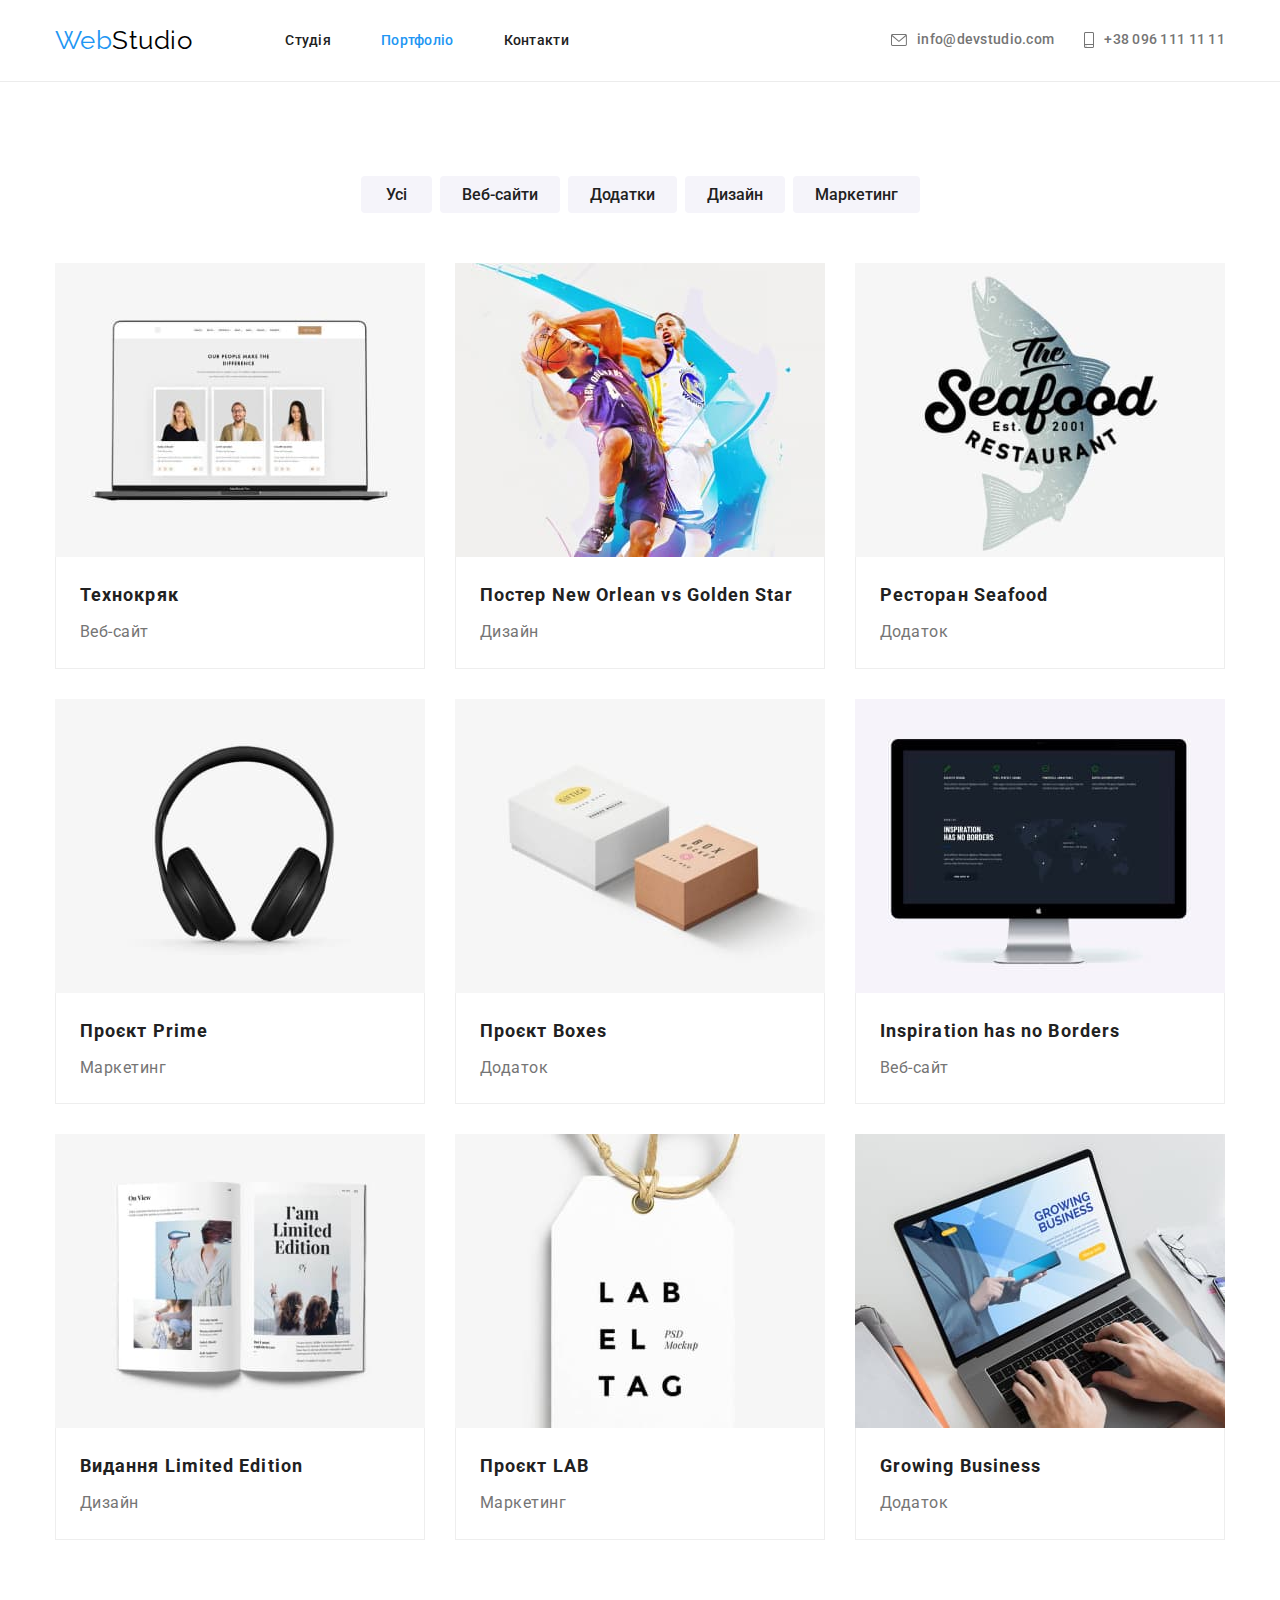
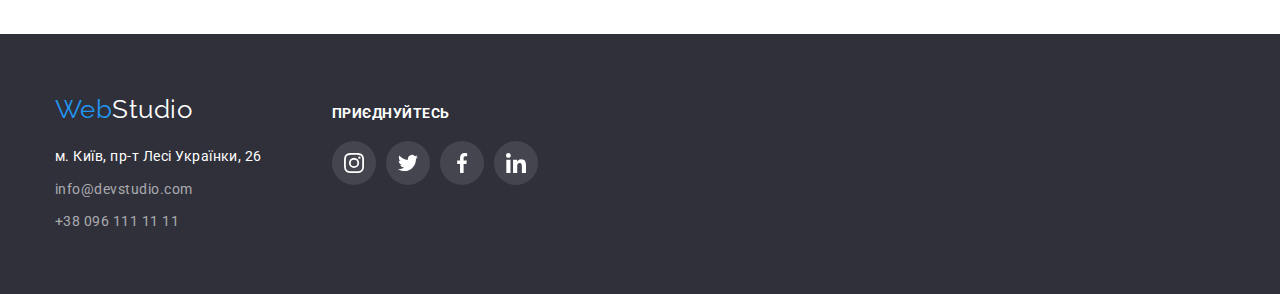
==== portfolio.html @ 4c77eaa5 "Added files from the previous HomeWork" ====
<!DOCTYPE html>
<html lang="uk">

<head>
    <meta charset="UTF-8">
    <meta http-equiv="X-UA-Compatible" content="IE=edge">
    <meta name="viewport" content="width=device-width, initial-scale=1.0">
    <title>Портфоліо</title>
    <link href="https://fonts.googleapis.com/css2?family=Raleway:wght@700&family=Roboto:wght@400;500;700;900&display=swap" rel="stylesheet">
    <link rel="stylesheet" href="https://cdnjs.cloudflare.com/ajax/libs/modern-normalize/1.1.0/modern-normalize.min.css">
    <link rel="stylesheet" href="./css/styles.css">
</head>

<body>
    
<!-- Верхня лінія - "Сайтбар" -->
<header class="header">
    <div class="header-container container container-vert-padding-none">
        <nav class="page-nav">
            <a class="logo" href="./index.html">Web<span class="logo-second-half-head">Studio</span></a>

            <ul class="nav-list list">
                <li class="nav-list-itm"><a class="site-nav-link link" href="./index.html">Студія</a></li>
               
                <li class="nav-list-itm"><a class="site-nav-link link current-position" href="./portfolio.html">Портфоліо</a></li>
               
                <li class="nav-list-itm"><a class="site-nav-link link" href="./index.html">Контакти</a></li>
            </ul>
        </nav>

        <ul class="contacts-head-list list">
            <li class="contacts-head-itm">
                <a class="contacts-head-link link" href="mailto:info@devstudio.com">
                    <svg width="16px" height="12px">
                        <use href="./images/icons.svg#icon-envelope"></use>
                    </svg>
                    <span class="contacts-head-text">info@devstudio.com</span>
                </a>
            </li>
           
            <li class="contacts-head-itm">
                <a class="contacts-head-link link" href="tel:+380961111111">
                    <svg width="10px" height="16px">
                        <use href="./images/icons.svg#icon-smartphone"></use>
                    </svg>
                    <span class="contacts-head-text">+38 096 111 11 11</span>
                </a>
            </li>
        </ul>
    </div>
</header>

<!-- Основна частина сторінки "Портфоліо" -->
<main>
    <section>
        <div class="container">
        <h1 class="visually-hidden">Наші роботи</h1> <!-- Этот заголовок спрятан, т.к. его нет в макете -->
        
            <!-- Gallery button filter -->
            <ul class="portfolio-filter list">
                <li class="portfolio-filter-itm">
                    <button class="portfolio-filter-button first-portfolio-filter-button" type="button">Усі</button>
                </li>
                
                <li class="portfolio-filter-itm">
                    <button class="portfolio-filter-button" type="button">Веб-сайти</button>
                </li>
               
                <li class="portfolio-filter-itm">
                    <button class="portfolio-filter-button" type="button">Додатки</button>
                </li>
                
                <li class="portfolio-filter-itm">
                    <button class="portfolio-filter-button" type="button">Дизайн</button>
                </li>
                
                <li class="portfolio-filter-itm">
                    <button class="portfolio-filter-button" type="button">Маркетинг</button>
                </li>
            </ul>
            
            <!-- Card gallery -->
            <ul class="portfolio list">
                <li class="portfolio-itm">
                    <a class="portfolio-link" href="#">
                        <article class="portfolio-card">
                            <div>
                                <img src="./images/technocrack_o.jpg" alt="Світлини трьох людей, які мають власний погляд на Web-індустрію" width="370">
                            </div>
                            <div class="portfolio-card-content">
                                <h2 class="portfolio-card-title">Технокряк</h2>
                                <p class="portfolio-card-text">Веб-сайт</p>
                            </div>
                        </article>    
                    </a>
                </li>
                
                <li class="portfolio-itm">
                    <a class="portfolio-link" href="#">
                        <article class="portfolio-card">
                            <div>
                                <img src="./images/poster_new-orlean_vs_golden-star_o.jpg" alt="Двоє баскетболістів борються за м'яч" width="370">
                            </div>
                            <div class="portfolio-card-content">
                                <h2 class="portfolio-card-title">Постер New Orlean vs Golden Star</h2>
                                <p class="portfolio-card-text">Дизайн</p>
                            </div>
                        </article>
                    </a>
                </li>
                
                <li class="portfolio-itm">
                    <a class="portfolio-link" href="#">
                        <article class="portfolio-card">
                            <div>
                                <img src="./images/restaurant_seafood_o.jpg" alt="Назва ресторану 'Seafood' на фоні малюнка риби" width="370">
                            </div>
                            <div class="portfolio-card-content">
                                <h2 class="portfolio-card-title">Ресторан Seafood</h2>
                                <p class="portfolio-card-text">Додаток</p>
                            </div>
                        </article>
                    </a>
                </li>
                
                <li class="portfolio-itm">
                    <a class="portfolio-link" href="#">
                        <article class="portfolio-card">
                            <div>
                                <img src="./images/project_prime_o.jpg" alt="Акустичні навушники" width="370">
                            </div>
                            <div class="portfolio-card-content">
                                <h2 class="portfolio-card-title">Проєкт Prime</h2>
                                <p class="portfolio-card-text">Маркетинг</p>
                            </div>
                        </article>
                    </a>
                </li>
                
                <li class="portfolio-itm">
                    <a class="portfolio-link" href="#">
                        <article class="portfolio-card">
                            <div>
                                <img src="./images/project_boxes_o.jpg" alt="Декілька картоних коробок" width="370">
                            </div>
                            <div class="portfolio-card-content">
                                <h2 class="portfolio-card-title">Проєкт Boxes</h2>
                                <p class="portfolio-card-text">Додаток</p>
                            </div>
                        </article>
                    </a>
                </li>
                
                <li class="portfolio-itm">
                    <a class="portfolio-link" href="#">
                        <article class="portfolio-card">
                            <div>
                                <img src="./images/inspiration_has_no_borders_o.jpg" alt="Мапа нашої планети разом з написом 'Inspiration has no Borders'" width="370">
                            </div>
                            <div class="portfolio-card-content">
                                <h2 class="portfolio-card-title">Inspiration has no Borders</h2>
                                <p class="portfolio-card-text">Веб-сайт</p>
                            </div>
                        </article>
                    </a>
                </li>
                
                <li class="portfolio-itm">
                    <a class="portfolio-link" href="#">
                        <article class="portfolio-card">
                            <div>
                                <img src="./images/edition_limited_edition_o.jpg" alt="Розгорнута книга на розвороті котрої наведено напис - 'I'am Limited Edition'" width="370">
                            </div>
                            <div class="portfolio-card-content">
                                <h2 class="portfolio-card-title">Видання Limited Edition</h2>
                                <p class="portfolio-card-text">Дизайн</p>
                            </div>
                        </article>
                    </a>
                </li>
                
                <li class="portfolio-itm">
                    <a class="portfolio-link" href="#">
                        <article class="portfolio-card">
                            <div>
                                <img src="./images/project_lab_o.jpg" alt="Бірка з написом 'LAB EL TAG'" width="370">
                            </div>
                            <div class="portfolio-card-content">
                                <h2 class="portfolio-card-title">Проєкт LAB</h2>
                                <p class="portfolio-card-text">Маркетинг</p>
                            </div>
                        </article>
                    </a>
                </li>
                
                <li class="portfolio-itm">
                    <a class="portfolio-link" href="#">
                        <article class="portfolio-card">
                            <div>
                                <img src="./images/growing_business_o.jpg" alt="Руки людини натискають на клавіші ноутбука, на екрані котрого відображено напис - 'Growing Business'" width="370">
                            </div>
                            <div class="portfolio-card-content">
                                <h2 class="portfolio-card-title">Growing Business</h2>
                                <p class="portfolio-card-text">Додаток</p>
                            </div>
                    </article>
                </a>
                </li>
            </ul>
            </div>
    </section>
</main>

<!-- Підвал -->
<footer class="footer">
    <div class="container footer-container container-vert-padding-none">
        <div class="footer-start">
            <a class="logo" href="./index.html">Web<span class="logo-second-half-foot">Studio</span></a>
            <address>
                <ul class="footer-list list">
                    <li class="footer-list-item">
                        <a class="contacts-map link" href="https://goo.gl/maps/zJNhpAb7FdGBm95CA" target="_blank"
                            title="Подивитися на мапі" rel="noreferrer noopener nofollow">м. Київ, пр-т Лесі Українки,
                            26</a>
                    </li>
    
                    <li class="footer-list-item">
                        <a class="contacts-foot link" href="mailto:info@devstudio.com">info@devstudio.com</a>
                    </li>
    
                    <li class="footer-list-item">
                        <a class="contacts-foot link" href="tel:+380961111111">+38 096 111 11 11</a>
                    </li>
                </ul>
            </address>
        </div>
    
        <div class="footer-social-block">
            <h3 class="social-list-title">приєднуйтесь</h3>
            <ul class="social-list list">
                <li class="social-list-item">
                    <a class="social-list-link social-link-footer" href="http://www.instagram.com/" target="_blank"
                        title="Instagram" rel="noreferrer noopener nofollow">
                        <svg width="20px" height="20px">
                            <use href="./images/icons.svg#icon-instagram"></use>
                        </svg>
                    </a>
                </li>
    
                <li class="social-list-item">
                    <a class="social-list-link social-link-footer" href="http://www.twitter.com/" target="_blank"
                        title="Twitter" rel="noreferrer noopener nofollow">
                        <svg width="20px" height="20px">
                            <use href="./images/icons.svg#icon-twitter"></use>
                        </svg>
                    </a>
                </li>
    
                <li class="social-list-item">
                    <a class="social-list-link social-link-footer" href="http://www.facebook.com/" target="_blank"
                        title="Facebook" rel="noreferrer noopener nofollow">
                        <svg width="20px" height="20px">
                            <use href="./images/icons.svg#icon-facebook"></use>
                        </svg>
                    </a>
                </li>
    
                <li class="social-list-item">
                    <a class="social-list-link social-link-footer" href="http://www.linkedin.com/" target="_blank"
                        title="LinkedIn" rel="noreferrer noopener nofollow">
                        <svg width="20px" height="20px">
                            <use href="./images/icons.svg#icon-linkedin"></use>
                        </svg>
                    </a>
                </li>
            </ul>
        </div>
    </div>
</footer>

</body>
</html>
---- css/styles.css ----
/* Palette of colors */
/* Maine page background color -  #FFF */
/* Secondary page background color - #F5F4FA */
/* Complementary page background color - #2F303A */
    /* Maine text color - #757575 */
    /* Secondary text color - #212121 */
    /* Complementary text color - #FFF */
    /* Accent text color - #2196F3 */
    /* Individual color of some text in footer - rgba(255, 255, 255, 0.6) */

/* Create custom CSS properties to set Background and Text colors */
:root {
    --maine-background-color: #FFF;
    --secondary-background-color: #F5F4FA;
    --complementary-background-color: #2F303A;
    --maine-text-color: #757575;
    --secondary-text-color: #212121;
    --complementary-text-color: #FFF;
    --accent-text-color: #2196F3;
    --individual-text-color: rgba(255, 255, 255, 0.6);
    --logo-dicor-color: #000;
    --portfolio-card-border-color: #EEEEEE;
    --portfolio-card-set-gap: 30px;
}

/* Reset indentation settings in a tag group */
h1, h2, h3, h4, h5, h6, ul, p {
padding: 0;
margin: 0;
}

/* Service setting of geometry rules for all images */
img {
    display: block;
    max-width: 100%;
    height: auto;
}

/* Utility class for resetting settings lists*/
.list {
    list-style: none;
}

/* Utility class for resetting settings links &  adding an accent color on hover and focus of the corresponding links */
.link {
    text-decoration: none;
}
    .link:hover,
    .link:focus {
        color: var(--accent-text-color);
    }

/* Utility class that hides the display of headings from the user, but remains they visible to search engines */
.visually-hidden {
    position: absolute;
    white-space: nowrap;
    width: 1px;
    height: 1px;
    overflow: hidden;
    border: 0;
    padding: 0;
    clip: rect(0 0 0 0);
    clip-path: inset(50%);
    margin: -1px;
}

/* Common body parameters of all site pages */
body {
    background: var(--maine-background-color);
    color: var(--maine-text-color);
    font-family: 'Roboto', sans-serif;
    letter-spacing: 0.03em;
}

/* Website logo */
.logo {
    /* Geometri */
    display: inline-block;

    /* Text */
    text-decoration: none;
    font-family: 'Raleway', sans-serif;
    font-size: 26px;
    line-height: 1.2;
    color: var(--accent-text-color);
}
    .logo-second-half-head {
        /* Text */
        color: var(--logo-dicor-color);
        /* Geometri */
        display: inline-block;
        margin-right: 93px;
    }
    .logo-second-half-foot {
        /* Text */
        color: var(--complementary-text-color);
        /* Geometri */
        display: inline-block;
        margin-bottom: 20px;
    }

.header {
    border-bottom: 1px solid #ECECEC;
}

/* General header options */
.header-container {
    /* Geometry */
    display: flex;
    align-items: center;
    justify-content: space-between;
}

/* Site navigation */
.page-nav {
    /* Geometry */
    display: flex;
    align-items: center;
}
/* Site navigation & Hed contacts*/
.nav-list,
.contacts-head-list {
    /* Geometry */
    display: flex;
}

.nav-list-itm:not(:last-child) {
    /* Geometry */
    margin-right: 50px;
}

.site-nav-link {
    /* Geometry */
    display: block;
    padding: 32px 0;

    /* Text */
    font-weight: 500;
    font-size: 14px;
    line-height: 1.2;
    letter-spacing: 0.02em;
    color: var(--secondary-text-color);
}
    /* Additional interactive effect */
    .site-nav-link:hover,
    .site-nav-link:focus {
        /* Geometry */
        border-bottom: 4px solid var(--accent-text-color);
        border-radius: 2px;
        padding: 32px 0 28px 0;
    }

/* Utility class for simulating the display of the current position on site in the site menu */
.current-position {
    color: var(--accent-text-color);
}

.contacts-head-itm:not(:last-child) {
    /* Geometry */
    margin-right: 30px;
}

/* Contact information */
.contacts-head-link {
    /* Geometry */
    display: flex; /* ??? */
    align-items: center; /* ??? */
    
    /* Text */
    font-weight: 500;
    font-size: 14px;
    line-height: 1.14;
    letter-spacing: 0.02em;
    color: var(--maine-text-color);  
    
    /* for SVG icon with id: 'icon-envelope' & 'icon-smartphone'  */
    fill: currentColor; /* ??? */
}

    .contacts-head-text {
        /* Geometry */
        display: inline-block;
        margin-left: 10px;
    }

.contacts-foot, .contacts-map {
    /* Text */
    font-style: normal;
    font-size: 14px;
    line-height: 1.7;
    color: var(--individual-text-color);
}

.contacts-map {
    /* Text */
    color: var(--complementary-text-color);
}

/* Підвал */
.footer {
    /* Geometry */
    padding-top: 60px;
    padding-bottom: 60px;

    /* Decor */
    background-color: var(--complementary-background-color);
}

.footer-container {
    /* Geometry */
    display: flex;
    align-items: flex-start;
}

.footer-start {
    /* Geometry */
    margin-right: 70px;
}

.footer-list {
    /* Geometry */
    display: flex;
    flex-direction: column;
}

.footer-list-item:not(:last-child) {
    /* Geometry */
    margin-bottom: 9px;
}

.footer-social-block {
    padding-top: 12px;
}

.social-list {
    /* Geometry */
    display: flex;
    justify-content: center;
}

.social-list-title {
    /* Geometry */
    margin-bottom: 20px;

    /* Text */
    font-weight: 700;
    font-size: 14px;
    line-height: 1.14;
    text-transform: uppercase;
    color: var(--complementary-text-color);
}

.social-list-item:not(:last-child) {
    /* Geometry */
    margin-right: 10px;
}

.social-list-link {
    /* Icons location setting */
    display: flex;
    justify-content: center; /* + */
    align-items: center; /* + */

    /* Link geometry */
    width: 44px; /* + */
    height: 44px; /* + */
    border-radius: 50%; /* + */
}

.social-link-footer {
    background-color: rgba(255, 255, 255, 0.1); /* + */
    /* for SVG icon with id: 'icon-instagram'; 'icon-twitter'; 'icon-facebook'; 'icon-linkedin; */
    fill: var(--complementary-text-color); /* ??? */
}

.social-link-footer:hover,
.social-link-footer:focus {
    background-color: var(--accent-text-color); /* ??? */
}

.social-link-team {
    /* for SVG icon with id: 'icon-instagram'; 'icon-twitter'; 'icon-facebook'; 'icon-linkedin; */
    fill: #AFB1B8; /* ??? */
}

.social-link-team:hover,
.social-link-team:focus {
    background-color: var(--accent-text-color); /* ??? */
    /* for SVG icon with id: 'icon-instagram'; 'icon-twitter'; 'icon-facebook'; 'icon-linkedin; */
    fill: #fff; /* ??? */
}

/* Шапка - "Hero" */
.hero {
    /* Geomeetry */
    padding-top: 200px;
    padding-bottom: 200px;
    text-align: center;
    max-height: 600px;
    max-width: 1600px;
    margin: 0 auto;
    
    /* Decor */
    background-color: #C4C4C4; /* + */
    background-image:  linear-gradient(to right, rgba(47, 48, 58, 0.4), rgba(47, 48, 58, 0.4)), url(../images/hero_background_image_o.jpg); /* + */
    background-repeat: no-repeat; /* + */
    background-position: center; /* + */
    background-size: cover; /* ??? */
}
    .hero-title {
        /* Geometry */
        margin-bottom: 30px;

        /* Text */
        font-weight: 900;
        font-size: 44px;
        line-height: 1.4;
        letter-spacing: 0.06em;
        text-transform: uppercase;
        color: var(--complementary-text-color);
}

    .herro-button {
        /* Button interactivity settings */
        cursor: pointer;
        
        /* Button geometry */
        display: inline-block;
        border: 1px solid transparent;
        background: var(--accent-text-color);        
        border-radius: 4px;
        border: none;
        box-shadow: 0px 4px 4px rgba(0, 0, 0, 0.15);
        padding: 10px 32px;
        min-width: 216px; 
        min-height: 50px;
        
        /* Button text */
        font-family: inherit;
        font-weight: 700;
        font-size: 16px;
        line-height: 1.9;
        text-align: center;
        letter-spacing: 0.06em;
        color: var(--complementary-text-color);
    }
        /* Interactivity of changing the appearance of herro-button */
        .herro-button:hover,
        .herro-button:focus {
        background-color: #188CE8;
        border: none;
        }

/* General settings for "sections" of all pages of the site */
.section-highlighted {
    /* Decor */
    background-color: var(--secondary-background-color);
}

.section-title {
    /* Geometry */
    margin-bottom: 50px; /* Bottom padding for h2 section headers */

    /* Text */
    text-align: center;
    font-weight: 700;
    font-size: 36px;
    line-height: 1.2;
    color: var(--secondary-text-color);   
}

/* Geometri settings of the ".container" auxiliary class,
intended for centering and limiting the content of site elements in width. */
.container {
    /* Geometry */
    max-width: 1200px;
    padding: 94px 15px 94px 15px;
    margin: 0 auto 0 auto;
}

.container-vert-padding-none {
    /* Geometry */
    padding-top: 0;
    padding-bottom: 0;
}

.conteainer-peculiarities {
    padding-bottom: 47px;
}

.container-work {
    padding-top: 47px;
}

/* Особливості - "Peculiarities", section on page index.html */
.peculiarities-list {
    /* Geometry */
    display: flex;
}

.peculiarities-list-itm {
    /* Geometry */
    max-width: 270px;
}
    /* Cleaning up the geometry */
    .peculiarities-list-itm:not(:last-child) {
        /* Geometry */
        margin-right: 30px;
    }

/* Decorative background & location setting of icons with id: 'icon-antenna'; 'icon-clock'; 'icon-diagram'; 'icon-astronaut' */
.peculiarities-list-decor {
    /* Background geometry */
    display: flex; /* + */
    height: 120px; /* + */
    border-radius: 4px; /* + */
    margin-bottom: 30px; /* + */
    
    /* Icons location setting */
    justify-content: center; /* + */
    align-items: center; /* + */
    
    /* Background decoration */
    background-color: var(--secondary-background-color); /* + */
}

.peculiarities-list-title {
    /* Geometry */
    margin-bottom: 10px;

    /* Text */
    font-weight: 700;
    font-size: 14px;
    line-height: 1.14;
    text-transform: uppercase;
    color: var(--secondary-text-color);  
}

.peculiarities-list-text {
    /* Text */
    font-size: 14px;
    line-height: 1.7;
}

/* Чим ми займаємося, section on page index.html */
.work-list {
    /* Geometry */
    display: flex;
    justify-content: center;
}

.work-list-itm:not(:last-child) {
    /* Geometry */
    margin-right: 30px;
}

/* Наша команда, section on page index.html */
.team-list {
    display: flex;
    justify-content: center;
}
.team-list-item {
    /* Geometry */
    text-align: center;
    padding-bottom: 30px;
    
    /* Decor */
    background: var(--complementary-text-color);
    box-shadow: 0px 1px 3px rgba(0, 0, 0, 0.12), 0px 1px 1px rgba(0, 0, 0, 0.14), 0px 2px 1px rgba(0, 0, 0, 0.2);
    border-radius: 0px 0px 4px 4px;
}

.team-list-item:not(:last-child) {
    /* Geometry */
    margin-right: 30px;
}

.team-list-img {
    /* Geometry */
    margin-bottom: 30px;
}

.team-name {
    /* Geometry */
    margin-bottom: 10px;

    /* Text */
    font-weight: 500;
    font-size: 16px;
    line-height: 1.2;
    color: var(--secondary-text-color);    
}

.team-position {
    /* Geometry */
    margin-bottom: 16px;

    /* Text */
    font-size: 16px;
    line-height: 1.2;
}

/* Постійні клієнти, section on page index.html */
.client-list {
    /* Geometry */
    display: flex;
}

.client-list-item:not(:last-child) {
    /* Geometry */
    margin-right: 30px;
}

.client-list-link {
    /* Icons location setting */
    display: flex;
    justify-content: center; /* + */
    align-items: center; /* + */
    
    /* Decor general setting */
    color: #AFB1B8;
    
    /* Link geometry */
    width: 170px;
    height: 92px;
    border: 1px solid currentColor; /* + */
    border-radius: 4px;

    /* for SVG icon with id: 'icon-client_logo_1'...'icon-client_logo_6' */
    fill: currentColor; /* ??? */
}

/* Наші роботи, section in main on page portfolio.html*/
/* Settings of filter buttons */
.portfolio-filter {
    /* Geometry */
    display: flex;
    justify-content: center;
    margin-bottom: 50px;
}

.portfolio-filter-itm:not(:last-child) {
    /* Geometri */
    padding-right: 8px;
}

.portfolio-filter-button {
    /* Button interactivity settings */
    cursor: pointer;
    
    /* Button geometry */
    display: block;
    border: 1px solid transparent;
    background: var(--secondary-background-color);
    border: none;
    border-radius: 4px;
    padding: 6px 22px;
    
    /* Button text */
    color: var(--secondary-text-color);
    font-family: inherit;
    font-weight: 500;
    font-size: 16px;
    line-height: 1.6;
    text-align: center;
}

    .first-portfolio-filter-button {
        /* Button geometry */
        padding: 6px 25px;
    }

    /* Interactivity of changing the appearance of portfolio-buttons */
        .portfolio-filter-button:hover,
        .portfolio-filter-button:focus {
        background-color: var(--accent-text-color); /* + */
        color: var(--complementary-text-color); /* + */
        box-shadow: 0px 3px 1px rgba(0, 0, 0, 0.1), 0px 1px 2px rgba(0, 0, 0, 0.08), 0px 2px 2px rgba(0, 0, 0, 0.12); /* + */
        border-radius: 4px; /* + */
        }

/* General geometry parameters of the section with cards - portfolio */
.portfolio {
    /* Geometry */
    display: flex;
    flex-wrap: wrap;
    margin-top: calc(-1 * var(--portfolio-card-set-gap));
    margin-left: calc(-1 * var(--portfolio-card-set-gap));
}

.portfolio-itm {
    /* Geometry */
    flex-basis: calc(100% / 3 - var(--portfolio-card-set-gap));
    margin-top: var(--portfolio-card-set-gap);
    margin-left: var(--portfolio-card-set-gap);
}

    .portfolio-itm:hover {
        box-shadow: 0px 1px 1px rgba(0, 0, 0, 0.12), 0px 4px 4px rgba(0, 0, 0, 0.06), 1px 4px 6px rgba(0, 0, 0, 0.16); /* + */
    }

.portfolio-link {
    text-decoration: none;
}

.portfolio-card-content {
    /* Geometry */
    padding: 20px 24px;
    
    /* Decor */
    border-right: 1px solid var(--portfolio-card-border-color);
    border-left: 1px solid var(--portfolio-card-border-color);
    border-bottom: 1px solid var(--portfolio-card-border-color);
}

.portfolio-card-title {
    /* Geometry */
    margin-bottom: 4px;
    
    /* Text */
    font-weight: 700;
    font-size: 18px;
    line-height: 2;
    letter-spacing: 0.06em;
    color: var(--secondary-text-color);
}

.portfolio-card-text {
    /* Text */
    font-size: 16px;
    line-height: 1.9;
    color: var(--maine-text-color);
}
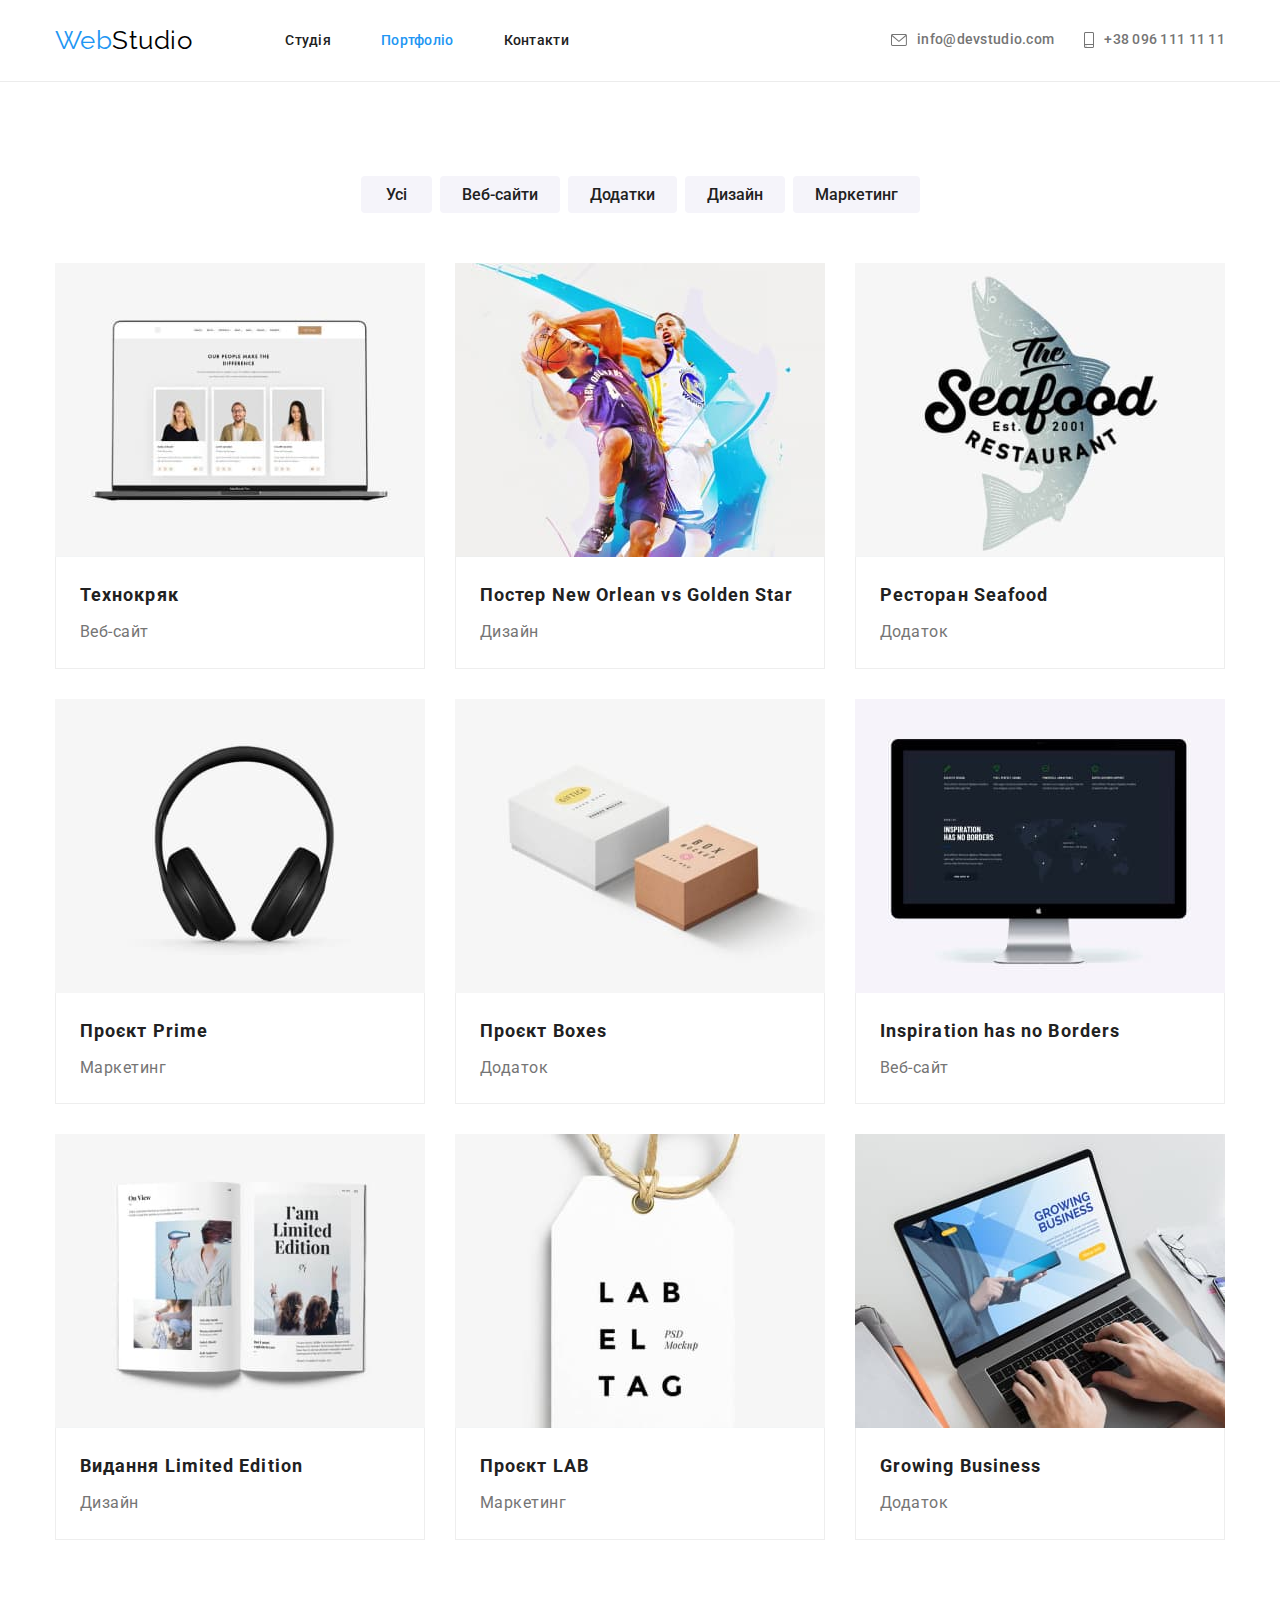
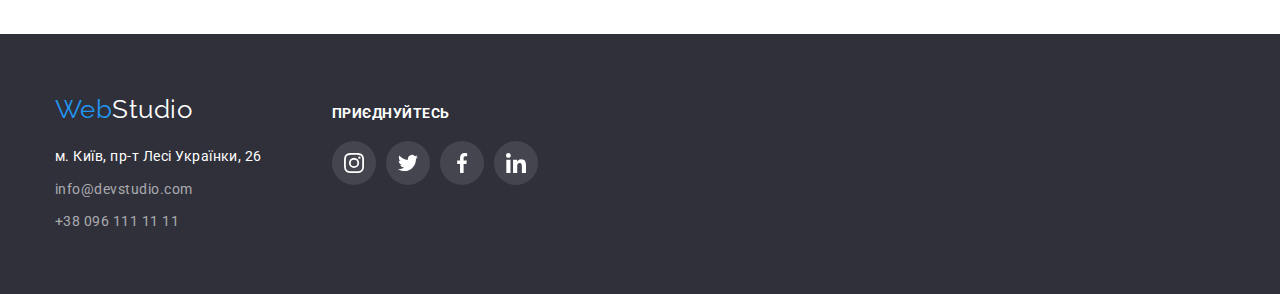
==== commit 12918247: "Added 'overlay' for portfolio cards" ====
--- a/portfolio.html
+++ b/portfolio.html
@@ -84,8 +84,12 @@
                 <li class="portfolio-itm">
                     <a class="portfolio-link" href="#">
                         <article class="portfolio-card">
-                            <div>
+                            <div class="portfolio-card-tumb">
                                 <img src="./images/technocrack_o.jpg" alt="Світлини трьох людей, які мають власний погляд на Web-індустрію" width="370">
+                                <div class="portfolio-card-overlay">
+                                    <p class="portfolio-card-overlay-text">Ресурс пропонує комплексні пропозиції з різним рівнем функціоналу та сервісів. Все це дозволить відвідувачу отримати 
+                                    вичерпні відомості про компанію чи приватну особу.</p>
+                                </div>
                             </div>
                             <div class="portfolio-card-content">
                                 <h2 class="portfolio-card-title">Технокряк</h2>
@@ -98,8 +102,13 @@
                 <li class="portfolio-itm">
                     <a class="portfolio-link" href="#">
                         <article class="portfolio-card">
-                            <div>
+                            <div class="portfolio-card-tumb">
                                 <img src="./images/poster_new-orlean_vs_golden-star_o.jpg" alt="Двоє баскетболістів борються за м'яч" width="370">
+                                <div class="portfolio-card-overlay">
+                                    <p class="portfolio-card-overlay-text">Ресурс пропонує комплексні пропозиції з різним рівнем функціоналу та
+                                    сервісів. Все це дозволить відвідувачу отримати
+                                    вичерпні відомості про компанію чи приватну особу.</p>
+                                </div>
                             </div>
                             <div class="portfolio-card-content">
                                 <h2 class="portfolio-card-title">Постер New Orlean vs Golden Star</h2>
@@ -112,8 +121,13 @@
                 <li class="portfolio-itm">
                     <a class="portfolio-link" href="#">
                         <article class="portfolio-card">
-                            <div>
+                            <div class="portfolio-card-tumb">
                                 <img src="./images/restaurant_seafood_o.jpg" alt="Назва ресторану 'Seafood' на фоні малюнка риби" width="370">
+                                <div class="portfolio-card-overlay">
+                                    <p class="portfolio-card-overlay-text">Ресурс пропонує комплексні пропозиції з різним рівнем функціоналу та
+                                    сервісів. Все це дозволить відвідувачу отримати
+                                    вичерпні відомості про компанію чи приватну особу.</p>
+                                </div>
                             </div>
                             <div class="portfolio-card-content">
                                 <h2 class="portfolio-card-title">Ресторан Seafood</h2>
@@ -126,8 +140,13 @@
                 <li class="portfolio-itm">
                     <a class="portfolio-link" href="#">
                         <article class="portfolio-card">
-                            <div>
+                            <div class="portfolio-card-tumb">
                                 <img src="./images/project_prime_o.jpg" alt="Акустичні навушники" width="370">
+                                <div class="portfolio-card-overlay">
+                                    <p class="portfolio-card-overlay-text">Ресурс пропонує комплексні пропозиції з різним рівнем функціоналу та
+                                    сервісів. Все це дозволить відвідувачу отримати
+                                    вичерпні відомості про компанію чи приватну особу.</p>
+                                </div>
                             </div>
                             <div class="portfolio-card-content">
                                 <h2 class="portfolio-card-title">Проєкт Prime</h2>
@@ -140,8 +159,13 @@
                 <li class="portfolio-itm">
                     <a class="portfolio-link" href="#">
                         <article class="portfolio-card">
-                            <div>
+                            <div class="portfolio-card-tumb">
                                 <img src="./images/project_boxes_o.jpg" alt="Декілька картоних коробок" width="370">
+                                <div class="portfolio-card-overlay">
+                                    <p class="portfolio-card-overlay-text">Ресурс пропонує комплексні пропозиції з різним рівнем функціоналу та
+                                    сервісів. Все це дозволить відвідувачу отримати
+                                    вичерпні відомості про компанію чи приватну особу.</p>
+                                </div>
                             </div>
                             <div class="portfolio-card-content">
                                 <h2 class="portfolio-card-title">Проєкт Boxes</h2>
@@ -154,8 +178,13 @@
                 <li class="portfolio-itm">
                     <a class="portfolio-link" href="#">
                         <article class="portfolio-card">
-                            <div>
+                            <div class="portfolio-card-tumb">
                                 <img src="./images/inspiration_has_no_borders_o.jpg" alt="Мапа нашої планети разом з написом 'Inspiration has no Borders'" width="370">
+                                <div class="portfolio-card-overlay">
+                                    <p class="portfolio-card-overlay-text">Ресурс пропонує комплексні пропозиції з різним рівнем функціоналу та
+                                    сервісів. Все це дозволить відвідувачу отримати
+                                    вичерпні відомості про компанію чи приватну особу.</p>
+                                </div>
                             </div>
                             <div class="portfolio-card-content">
                                 <h2 class="portfolio-card-title">Inspiration has no Borders</h2>
@@ -168,8 +197,13 @@
                 <li class="portfolio-itm">
                     <a class="portfolio-link" href="#">
                         <article class="portfolio-card">
-                            <div>
+                            <div class="portfolio-card-tumb">
                                 <img src="./images/edition_limited_edition_o.jpg" alt="Розгорнута книга на розвороті котрої наведено напис - 'I'am Limited Edition'" width="370">
+                                <div class="portfolio-card-overlay">
+                                    <p class="portfolio-card-overlay-text">Ресурс пропонує комплексні пропозиції з різним рівнем функціоналу та
+                                    сервісів. Все це дозволить відвідувачу отримати
+                                    вичерпні відомості про компанію чи приватну особу.</p>
+                                </div>
                             </div>
                             <div class="portfolio-card-content">
                                 <h2 class="portfolio-card-title">Видання Limited Edition</h2>
@@ -182,8 +216,13 @@
                 <li class="portfolio-itm">
                     <a class="portfolio-link" href="#">
                         <article class="portfolio-card">
-                            <div>
+                            <div class="portfolio-card-tumb">
                                 <img src="./images/project_lab_o.jpg" alt="Бірка з написом 'LAB EL TAG'" width="370">
+                                <div class="portfolio-card-overlay">
+                                    <p class="portfolio-card-overlay-text">Ресурс пропонує комплексні пропозиції з різним рівнем функціоналу та
+                                    сервісів. Все це дозволить відвідувачу отримати
+                                    вичерпні відомості про компанію чи приватну особу.</p>
+                                </div>
                             </div>
                             <div class="portfolio-card-content">
                                 <h2 class="portfolio-card-title">Проєкт LAB</h2>
@@ -196,8 +235,13 @@
                 <li class="portfolio-itm">
                     <a class="portfolio-link" href="#">
                         <article class="portfolio-card">
-                            <div>
+                            <div class="portfolio-card-tumb">
                                 <img src="./images/growing_business_o.jpg" alt="Руки людини натискають на клавіші ноутбука, на екрані котрого відображено напис - 'Growing Business'" width="370">
+                                <div class="portfolio-card-overlay">
+                                    <p class="portfolio-card-overlay-text">Ресурс пропонує комплексні пропозиції з різним рівнем функціоналу та
+                                    сервісів. Все це дозволить відвідувачу отримати
+                                    вичерпні відомості про компанію чи приватну особу.</p>
+                                </div>
                             </div>
                             <div class="portfolio-card-content">
                                 <h2 class="portfolio-card-title">Growing Business</h2>
--- a/css/styles.css
+++ b/css/styles.css
@@ -101,6 +101,11 @@
 
 .header {
     border-bottom: 1px solid #ECECEC;
+    
+    /* Animation effect for 'header' while scrolling */
+    position: sticky; /* !!! */
+    top: 0; /* !!! */
+    background-color: var(--maine-background-color); /* !!! */
 }
 
 /* General header options */
@@ -596,8 +601,12 @@
 }
 
     .portfolio-itm:hover {
-        box-shadow: 0px 1px 1px rgba(0, 0, 0, 0.12), 0px 4px 4px rgba(0, 0, 0, 0.06), 1px 4px 6px rgba(0, 0, 0, 0.16); /* + */
-    }
+        box-shadow: 0px 1px 1px rgba(0, 0, 0, 0.12), 0px 4px 4px rgba(0, 0, 0, 0.06), 1px 4px 6px rgba(0, 0, 0, 0.16);
+    }
+        /* Правило активации анимации невидемого по умолчанию "оверлея"*/
+        .portfolio-itm:hover .portfolio-card-overlay {
+            transform: translateY(0);
+        }
 
 .portfolio-link {
     text-decoration: none;
@@ -631,3 +640,34 @@
     line-height: 1.9;
     color: var(--maine-text-color);
 }
+
+.portfolio-card-tumb{
+    position: relative;
+    overflow: hidden;
+    z-index: -1; /* Для нормализации вида при скроллинге хедера*/
+}
+
+.portfolio-card-overlay {
+    position: absolute; 
+    bottom: 0;
+    left: 0;
+    width: 100%;
+    height: 100%;
+
+    display: flex;
+    justify-content: center;
+    align-items: center;
+    padding: 63px 24px;
+    background-color: rgba(33, 150, 243, 0.9);
+
+    transform: translateY(100%);
+    transition: transform 250ms cubic-bezier(0.4, 0, 0.2, 1);
+}
+
+.portfolio-card-overlay-text {
+    /* Text */
+    font-weight: 400;
+    font-size: 18px;
+    line-height: 1.6;
+    color: var(--complementary-text-color);
+}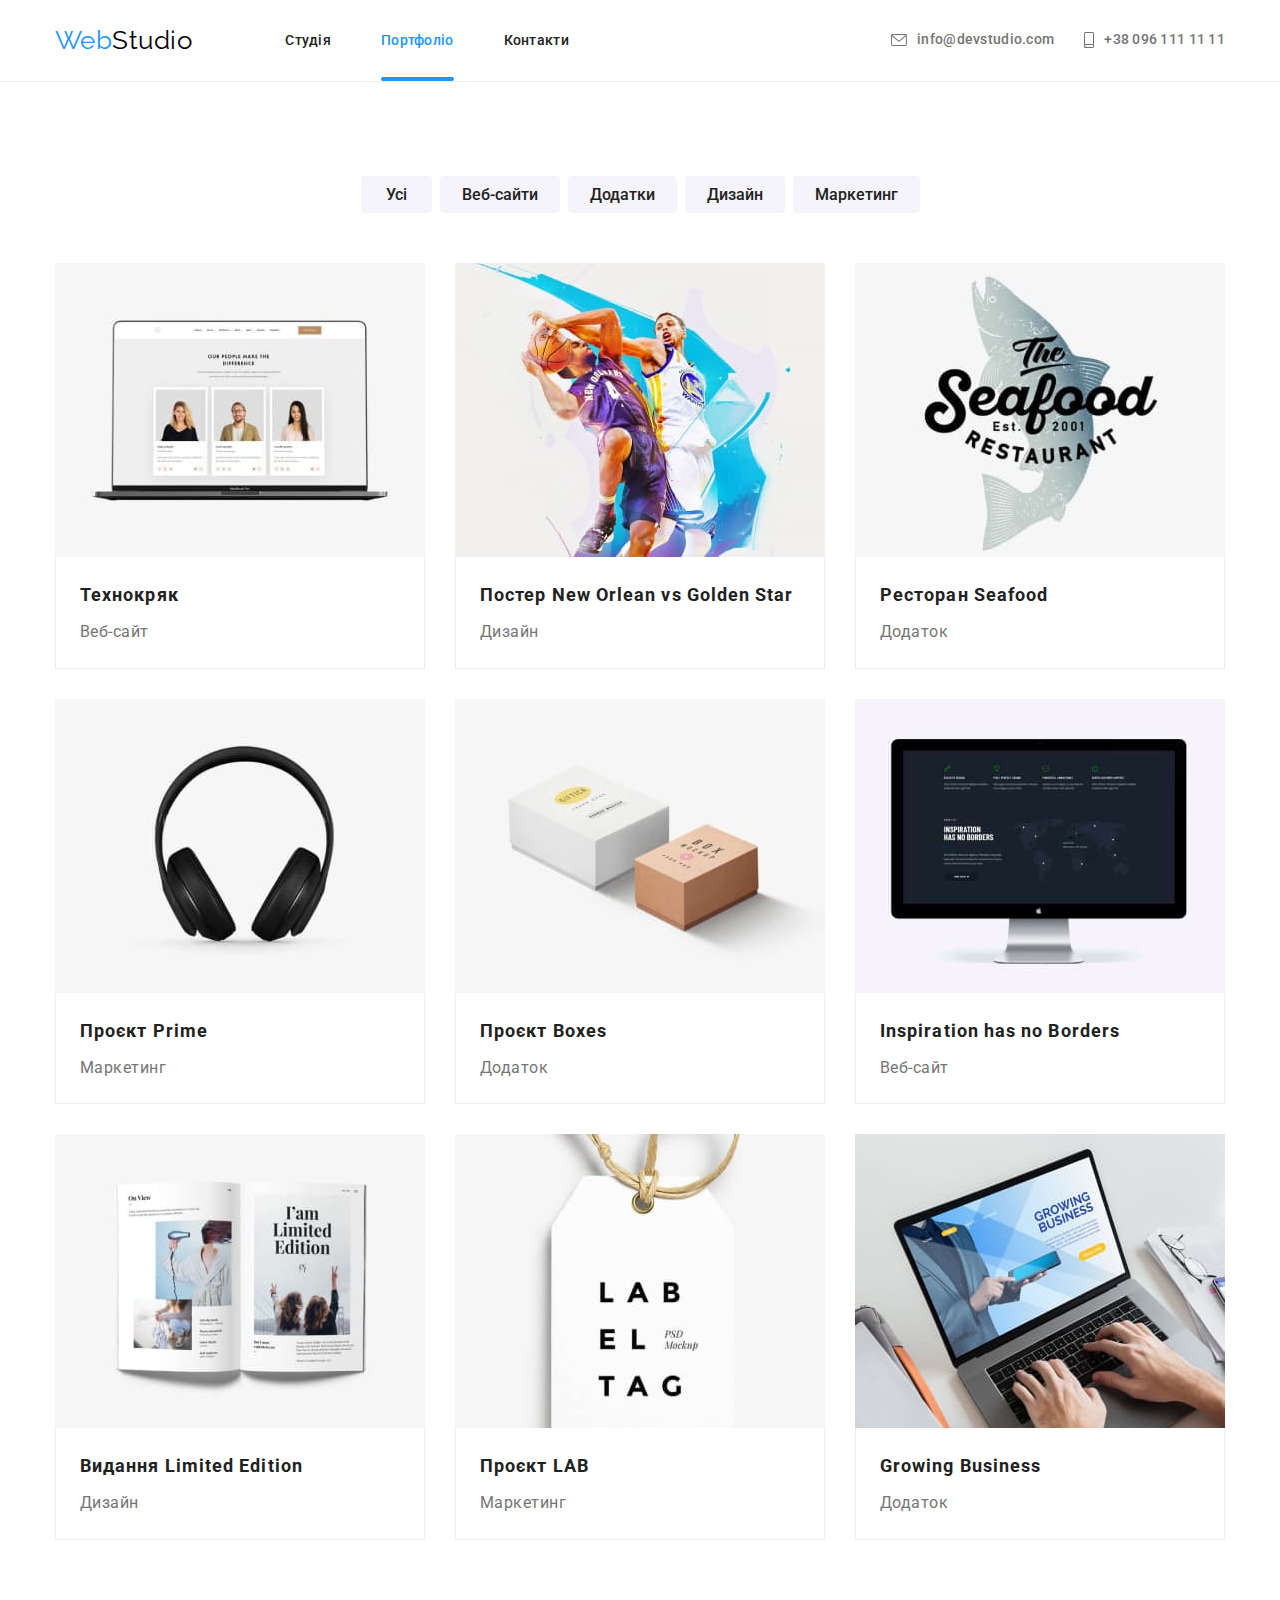
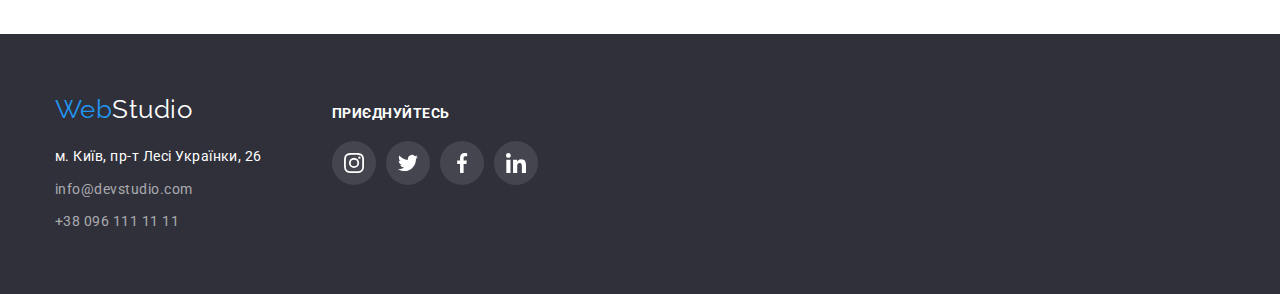
==== commit 4e16e0be: "Aded label vis absolut position & animation of modal window on page index.html & indicator on the si" ====
--- a/css/styles.css
+++ b/css/styles.css
@@ -2,672 +2,848 @@
 /* Maine page background color -  #FFF */
 /* Secondary page background color - #F5F4FA */
 /* Complementary page background color - #2F303A */
-    /* Maine text color - #757575 */
-    /* Secondary text color - #212121 */
-    /* Complementary text color - #FFF */
-    /* Accent text color - #2196F3 */
-    /* Individual color of some text in footer - rgba(255, 255, 255, 0.6) */
+/* Maine text color - #757575 */
+/* Secondary text color - #212121 */
+/* Complementary text color - #FFF */
+/* Accent text color - #2196F3 */
+/* Individual color of some text in footer - rgba(255, 255, 255, 0.6) */
 
 /* Create custom CSS properties to set Background and Text colors */
 :root {
-    --maine-background-color: #FFF;
-    --secondary-background-color: #F5F4FA;
-    --complementary-background-color: #2F303A;
-    --maine-text-color: #757575;
-    --secondary-text-color: #212121;
-    --complementary-text-color: #FFF;
-    --accent-text-color: #2196F3;
-    --individual-text-color: rgba(255, 255, 255, 0.6);
-    --logo-dicor-color: #000;
-    --portfolio-card-border-color: #EEEEEE;
-    --portfolio-card-set-gap: 30px;
+  --maine-background-color: #fff;
+  --secondary-background-color: #f5f4fa;
+  --complementary-background-color: #2f303a;
+  --maine-text-color: #757575;
+  --secondary-text-color: #212121;
+  --complementary-text-color: #fff;
+  --accent-text-color: #2196f3;
+  --individual-text-color: rgba(255, 255, 255, 0.6);
+  --logo-dicor-color: #000;
+  --portfolio-card-border-color: #eeeeee;
+  --portfolio-card-set-gap: 30px;
+  --timing-function: cubic-bezier(0.4, 0, 0.2, 1);
 }
 
 /* Reset indentation settings in a tag group */
-h1, h2, h3, h4, h5, h6, ul, p {
-padding: 0;
-margin: 0;
+h1,
+h2,
+h3,
+h4,
+h5,
+h6,
+ul,
+p {
+  padding: 0;
+  margin: 0;
 }
 
 /* Service setting of geometry rules for all images */
 img {
-    display: block;
-    max-width: 100%;
-    height: auto;
+  display: block;
+  max-width: 100%;
+  height: auto;
 }
 
 /* Utility class for resetting settings lists*/
 .list {
-    list-style: none;
+  list-style: none;
 }
 
 /* Utility class for resetting settings links &  adding an accent color on hover and focus of the corresponding links */
 .link {
-    text-decoration: none;
-}
-    .link:hover,
-    .link:focus {
-        color: var(--accent-text-color);
-    }
+  text-decoration: none;
+}
+
+.link:hover,
+.link:focus {
+  color: var(--accent-text-color);
+}
 
 /* Utility class that hides the display of headings from the user, but remains they visible to search engines */
 .visually-hidden {
-    position: absolute;
-    white-space: nowrap;
-    width: 1px;
-    height: 1px;
-    overflow: hidden;
-    border: 0;
-    padding: 0;
-    clip: rect(0 0 0 0);
-    clip-path: inset(50%);
-    margin: -1px;
+  position: absolute;
+  white-space: nowrap;
+  width: 1px;
+  height: 1px;
+  overflow: hidden;
+  border: 0;
+  padding: 0;
+  clip: rect(0 0 0 0);
+  clip-path: inset(50%);
+  margin: -1px;
 }
 
 /* Common body parameters of all site pages */
 body {
-    background: var(--maine-background-color);
-    color: var(--maine-text-color);
-    font-family: 'Roboto', sans-serif;
-    letter-spacing: 0.03em;
+  background: var(--maine-background-color);
+  color: var(--maine-text-color);
+  font-family: 'Roboto', sans-serif;
+  letter-spacing: 0.03em;
 }
 
 /* Website logo */
 .logo {
-    /* Geometri */
-    display: inline-block;
-
-    /* Text */
-    text-decoration: none;
-    font-family: 'Raleway', sans-serif;
-    font-size: 26px;
-    line-height: 1.2;
-    color: var(--accent-text-color);
-}
-    .logo-second-half-head {
-        /* Text */
-        color: var(--logo-dicor-color);
-        /* Geometri */
-        display: inline-block;
-        margin-right: 93px;
-    }
-    .logo-second-half-foot {
-        /* Text */
-        color: var(--complementary-text-color);
-        /* Geometri */
-        display: inline-block;
-        margin-bottom: 20px;
-    }
+  /* Geometri */
+  display: inline-block;
+
+  /* Text */
+  text-decoration: none;
+  font-family: 'Raleway', sans-serif;
+  font-size: 26px;
+  line-height: 1.2;
+  color: var(--accent-text-color);
+}
+.logo-second-half-head {
+  /* Text */
+  color: var(--logo-dicor-color);
+  /* Geometri */
+  display: inline-block;
+  margin-right: 93px;
+}
+.logo-second-half-foot {
+  /* Text */
+  color: var(--complementary-text-color);
+  /* Geometri */
+  display: inline-block;
+  margin-bottom: 20px;
+}
 
 .header {
-    border-bottom: 1px solid #ECECEC;
-    
-    /* Animation effect for 'header' while scrolling */
-    position: sticky; /* !!! */
-    top: 0; /* !!! */
-    background-color: var(--maine-background-color); /* !!! */
+  border-bottom: 1px solid #ececec;
+
+  /* Animation effect for 'header' while scrolling */
+  position: sticky;
+  top: 0;
+  z-index: 1;
+
+  background-color: var(--maine-background-color);
 }
 
 /* General header options */
 .header-container {
-    /* Geometry */
-    display: flex;
-    align-items: center;
-    justify-content: space-between;
+  /* Geometry */
+  display: flex;
+  align-items: center;
+  justify-content: space-between;
 }
 
 /* Site navigation */
 .page-nav {
-    /* Geometry */
-    display: flex;
-    align-items: center;
+  /* Geometry */
+  display: flex;
+  align-items: center;
 }
 /* Site navigation & Hed contacts*/
 .nav-list,
 .contacts-head-list {
-    /* Geometry */
-    display: flex;
+  /* Geometry */
+  display: flex;
 }
 
 .nav-list-itm:not(:last-child) {
-    /* Geometry */
-    margin-right: 50px;
+  /* Geometry */
+  margin-right: 50px;
 }
 
 .site-nav-link {
-    /* Geometry */
-    display: block;
-    padding: 32px 0;
-
-    /* Text */
-    font-weight: 500;
-    font-size: 14px;
-    line-height: 1.2;
-    letter-spacing: 0.02em;
-    color: var(--secondary-text-color);
-}
-    /* Additional interactive effect */
-    .site-nav-link:hover,
-    .site-nav-link:focus {
-        /* Geometry */
-        border-bottom: 4px solid var(--accent-text-color);
-        border-radius: 2px;
-        padding: 32px 0 28px 0;
-    }
+  /* Geometry */
+  display: block;
+  padding: 32px 0;
+
+  /* Text */
+  font-weight: 500;
+  font-size: 14px;
+  line-height: 1.2;
+  letter-spacing: 0.02em;
+  color: var(--secondary-text-color);
+
+  /* Animation execution options */
+  transition: color 250ms var(--timing-function);
+}
 
 /* Utility class for simulating the display of the current position on site in the site menu */
 .current-position {
-    color: var(--accent-text-color);
+  /* Position */
+  position: relative;
+
+  /* Decor */
+  color: var(--accent-text-color);
+}
+
+.current-position::after {
+  /* Position */
+  position: absolute;
+  left: 0;
+  bottom: 0;
+
+  content: '';
+  display: block;
+  width: 100%;
+  height: 4px;
+  background-color: var(--accent-text-color);
+  border-radius: 2px;
 }
 
 .contacts-head-itm:not(:last-child) {
-    /* Geometry */
-    margin-right: 30px;
+  /* Geometry */
+  margin-right: 30px;
 }
 
 /* Contact information */
 .contacts-head-link {
-    /* Geometry */
-    display: flex; /* ??? */
-    align-items: center; /* ??? */
-    
-    /* Text */
-    font-weight: 500;
-    font-size: 14px;
-    line-height: 1.14;
-    letter-spacing: 0.02em;
-    color: var(--maine-text-color);  
-    
-    /* for SVG icon with id: 'icon-envelope' & 'icon-smartphone'  */
-    fill: currentColor; /* ??? */
-}
-
-    .contacts-head-text {
-        /* Geometry */
-        display: inline-block;
-        margin-left: 10px;
-    }
-
-.contacts-foot, .contacts-map {
-    /* Text */
-    font-style: normal;
-    font-size: 14px;
-    line-height: 1.7;
-    color: var(--individual-text-color);
-}
-
+  /* Geometry */
+  display: flex; /* ??? */
+  align-items: center; /* ??? */
+
+  /* Text */
+  font-weight: 500;
+  font-size: 14px;
+  line-height: 1.14;
+  letter-spacing: 0.02em;
+  color: var(--maine-text-color);
+
+  /* for SVG icon with id: 'icon-envelope' & 'icon-smartphone'  */
+  fill: currentColor;
+
+  /* Animation execution options */
+  transition: color 250ms var(--timing-function);
+}
+
+.contacts-head-text {
+  /* Geometry */
+  display: inline-block;
+  margin-left: 10px;
+}
+
+.contacts-foot,
 .contacts-map {
-    /* Text */
-    color: var(--complementary-text-color);
+  /* Text */
+  font-style: normal;
+  font-size: 14px;
+  line-height: 1.7;
+  color: var(--individual-text-color);
+
+  /* Animation execution options */
+  transition: color 250ms var(--timing-function);
+}
+
+.contacts-map {
+  /* Text */
+  color: var(--complementary-text-color);
 }
 
 /* Підвал */
 .footer {
-    /* Geometry */
-    padding-top: 60px;
-    padding-bottom: 60px;
-
-    /* Decor */
-    background-color: var(--complementary-background-color);
+  /* Geometry */
+  padding-top: 60px;
+  padding-bottom: 60px;
+
+  /* Decor */
+  background-color: var(--complementary-background-color);
 }
 
 .footer-container {
-    /* Geometry */
-    display: flex;
-    align-items: flex-start;
+  /* Geometry */
+  display: flex;
+  align-items: flex-start;
 }
 
 .footer-start {
-    /* Geometry */
-    margin-right: 70px;
+  /* Geometry */
+  margin-right: 70px;
 }
 
 .footer-list {
-    /* Geometry */
-    display: flex;
-    flex-direction: column;
+  /* Geometry */
+  display: flex;
+  flex-direction: column;
 }
 
 .footer-list-item:not(:last-child) {
-    /* Geometry */
-    margin-bottom: 9px;
+  /* Geometry */
+  margin-bottom: 9px;
 }
 
 .footer-social-block {
-    padding-top: 12px;
+  padding-top: 12px;
 }
 
 .social-list {
-    /* Geometry */
-    display: flex;
-    justify-content: center;
+  /* Geometry */
+  display: flex;
+  justify-content: center;
 }
 
 .social-list-title {
-    /* Geometry */
-    margin-bottom: 20px;
-
-    /* Text */
-    font-weight: 700;
-    font-size: 14px;
-    line-height: 1.14;
-    text-transform: uppercase;
-    color: var(--complementary-text-color);
+  /* Geometry */
+  margin-bottom: 20px;
+
+  /* Text */
+  font-weight: 700;
+  font-size: 14px;
+  line-height: 1.14;
+  text-transform: uppercase;
+  color: var(--complementary-text-color);
 }
 
 .social-list-item:not(:last-child) {
-    /* Geometry */
-    margin-right: 10px;
+  /* Geometry */
+  margin-right: 10px;
 }
 
 .social-list-link {
-    /* Icons location setting */
-    display: flex;
-    justify-content: center; /* + */
-    align-items: center; /* + */
-
-    /* Link geometry */
-    width: 44px; /* + */
-    height: 44px; /* + */
-    border-radius: 50%; /* + */
+  /* Icons location setting */
+  display: flex;
+  justify-content: center;
+  align-items: center;
+
+  /* Link geometry */
+  width: 44px;
+  height: 44px;
+  border-radius: 50%;
 }
 
 .social-link-footer {
-    background-color: rgba(255, 255, 255, 0.1); /* + */
-    /* for SVG icon with id: 'icon-instagram'; 'icon-twitter'; 'icon-facebook'; 'icon-linkedin; */
-    fill: var(--complementary-text-color); /* ??? */
+  background-color: rgba(255, 255, 255, 0.1);
+  /* for SVG icon with id: 'icon-instagram'; 'icon-twitter'; 'icon-facebook'; 'icon-linkedin; */
+  fill: var(--complementary-text-color);
+
+  /* Animation execution options */
+  transition: background-color 250ms var(--timing-function); /* + */
 }
 
 .social-link-footer:hover,
 .social-link-footer:focus {
-    background-color: var(--accent-text-color); /* ??? */
+  background-color: var(--accent-text-color); /* ??? */
 }
 
 .social-link-team {
-    /* for SVG icon with id: 'icon-instagram'; 'icon-twitter'; 'icon-facebook'; 'icon-linkedin; */
-    fill: #AFB1B8; /* ??? */
+  /* for SVG icon with id: 'icon-instagram'; 'icon-twitter'; 'icon-facebook'; 'icon-linkedin; */
+  fill: #afb1b8;
+
+  /* Animation execution options */
+  transition: background-color 250ms var(--timing-function), fill 250ms var(--timing-function); /* + */
 }
 
 .social-link-team:hover,
 .social-link-team:focus {
-    background-color: var(--accent-text-color); /* ??? */
-    /* for SVG icon with id: 'icon-instagram'; 'icon-twitter'; 'icon-facebook'; 'icon-linkedin; */
-    fill: #fff; /* ??? */
+  background-color: var(--accent-text-color); /* ??? */
+  /* for SVG icon with id: 'icon-instagram'; 'icon-twitter'; 'icon-facebook'; 'icon-linkedin; */
+  fill: #fff; /* ??? */
 }
 
 /* Шапка - "Hero" */
 .hero {
-    /* Geomeetry */
-    padding-top: 200px;
-    padding-bottom: 200px;
-    text-align: center;
-    max-height: 600px;
-    max-width: 1600px;
-    margin: 0 auto;
-    
-    /* Decor */
-    background-color: #C4C4C4; /* + */
-    background-image:  linear-gradient(to right, rgba(47, 48, 58, 0.4), rgba(47, 48, 58, 0.4)), url(../images/hero_background_image_o.jpg); /* + */
-    background-repeat: no-repeat; /* + */
-    background-position: center; /* + */
-    background-size: cover; /* ??? */
-}
-    .hero-title {
-        /* Geometry */
-        margin-bottom: 30px;
-
-        /* Text */
-        font-weight: 900;
-        font-size: 44px;
-        line-height: 1.4;
-        letter-spacing: 0.06em;
-        text-transform: uppercase;
-        color: var(--complementary-text-color);
-}
-
-    .herro-button {
-        /* Button interactivity settings */
-        cursor: pointer;
-        
-        /* Button geometry */
-        display: inline-block;
-        border: 1px solid transparent;
-        background: var(--accent-text-color);        
-        border-radius: 4px;
-        border: none;
-        box-shadow: 0px 4px 4px rgba(0, 0, 0, 0.15);
-        padding: 10px 32px;
-        min-width: 216px; 
-        min-height: 50px;
-        
-        /* Button text */
-        font-family: inherit;
-        font-weight: 700;
-        font-size: 16px;
-        line-height: 1.9;
-        text-align: center;
-        letter-spacing: 0.06em;
-        color: var(--complementary-text-color);
-    }
-        /* Interactivity of changing the appearance of herro-button */
-        .herro-button:hover,
-        .herro-button:focus {
-        background-color: #188CE8;
-        border: none;
-        }
+  /* Geomeetry */
+  padding-top: 200px;
+  padding-bottom: 200px;
+  text-align: center;
+  max-height: 600px;
+  max-width: 1600px;
+  margin: 0 auto;
+
+  /* Decor */
+  background-color: #c4c4c4; /* + */
+  background-image: linear-gradient(to right, rgba(47, 48, 58, 0.4), rgba(47, 48, 58, 0.4)),
+    url(../images/hero_background_image_o.jpg); /* + */
+  background-repeat: no-repeat; /* + */
+  background-position: center; /* + */
+  background-size: cover; /* ??? */
+}
+.hero-title {
+  /* Geometry */
+  margin-bottom: 30px;
+
+  /* Text */
+  font-weight: 900;
+  font-size: 44px;
+  line-height: 1.4;
+  letter-spacing: 0.06em;
+  text-transform: uppercase;
+  color: var(--complementary-text-color);
+}
+
+.herro-button {
+  /* Button interactivity settings */
+  cursor: pointer;
+
+  /* Button geometry */
+  display: inline-block;
+  border: none;
+  background: var(--accent-text-color);
+  border-radius: 4px;
+  box-shadow: 0px 4px 4px rgba(0, 0, 0, 0.15);
+  padding: 10px 32px;
+  min-width: 216px;
+  min-height: 50px;
+
+  /* Button text */
+  font-family: inherit;
+  font-weight: 700;
+  font-size: 16px;
+  line-height: 1.9;
+  text-align: center;
+  letter-spacing: 0.06em;
+  color: var(--complementary-text-color);
+
+  /* Animation execution options */
+  transition: background-color 250ms var(--timing-function);
+}
+
+/* Interactivity of changing the appearance of herro-button */
+.herro-button:hover,
+.herro-button:focus {
+  background-color: #188ce8;
+  border: none;
+}
 
 /* General settings for "sections" of all pages of the site */
 .section-highlighted {
-    /* Decor */
-    background-color: var(--secondary-background-color);
+  /* Decor */
+  background-color: var(--secondary-background-color);
 }
 
 .section-title {
-    /* Geometry */
-    margin-bottom: 50px; /* Bottom padding for h2 section headers */
-
-    /* Text */
-    text-align: center;
-    font-weight: 700;
-    font-size: 36px;
-    line-height: 1.2;
-    color: var(--secondary-text-color);   
+  /* Geometry */
+  margin-bottom: 50px; /* Bottom padding for h2 section headers */
+
+  /* Text */
+  text-align: center;
+  font-weight: 700;
+  font-size: 36px;
+  line-height: 1.2;
+  color: var(--secondary-text-color);
 }
 
 /* Geometri settings of the ".container" auxiliary class,
 intended for centering and limiting the content of site elements in width. */
 .container {
-    /* Geometry */
-    max-width: 1200px;
-    padding: 94px 15px 94px 15px;
-    margin: 0 auto 0 auto;
+  /* Geometry */
+  max-width: 1200px;
+  padding: 94px 15px 94px 15px;
+  margin: 0 auto 0 auto;
 }
 
 .container-vert-padding-none {
-    /* Geometry */
-    padding-top: 0;
-    padding-bottom: 0;
+  /* Geometry */
+  padding-top: 0;
+  padding-bottom: 0;
 }
 
 .conteainer-peculiarities {
-    padding-bottom: 47px;
-}
-
-.container-work {
-    padding-top: 47px;
+  padding-bottom: 47px;
 }
 
 /* Особливості - "Peculiarities", section on page index.html */
 .peculiarities-list {
-    /* Geometry */
-    display: flex;
+  /* Geometry */
+  display: flex;
 }
 
 .peculiarities-list-itm {
-    /* Geometry */
-    max-width: 270px;
-}
-    /* Cleaning up the geometry */
-    .peculiarities-list-itm:not(:last-child) {
-        /* Geometry */
-        margin-right: 30px;
-    }
+  /* Geometry */
+  max-width: 270px;
+}
+/* Cleaning up the geometry */
+.peculiarities-list-itm:not(:last-child) {
+  /* Geometry */
+  margin-right: 30px;
+}
 
 /* Decorative background & location setting of icons with id: 'icon-antenna'; 'icon-clock'; 'icon-diagram'; 'icon-astronaut' */
 .peculiarities-list-decor {
-    /* Background geometry */
-    display: flex; /* + */
-    height: 120px; /* + */
-    border-radius: 4px; /* + */
-    margin-bottom: 30px; /* + */
-    
-    /* Icons location setting */
-    justify-content: center; /* + */
-    align-items: center; /* + */
-    
-    /* Background decoration */
-    background-color: var(--secondary-background-color); /* + */
+  /* Background geometry */
+  display: flex; /* + */
+  height: 120px; /* + */
+  border-radius: 4px; /* + */
+  margin-bottom: 30px; /* + */
+
+  /* Icons location setting */
+  justify-content: center; /* + */
+  align-items: center; /* + */
+
+  /* Background decoration */
+  background-color: var(--secondary-background-color); /* + */
 }
 
 .peculiarities-list-title {
-    /* Geometry */
-    margin-bottom: 10px;
-
-    /* Text */
-    font-weight: 700;
-    font-size: 14px;
-    line-height: 1.14;
-    text-transform: uppercase;
-    color: var(--secondary-text-color);  
+  /* Geometry */
+  margin-bottom: 10px;
+
+  /* Text */
+  font-weight: 700;
+  font-size: 14px;
+  line-height: 1.14;
+  text-transform: uppercase;
+  color: var(--secondary-text-color);
 }
 
 .peculiarities-list-text {
-    /* Text */
-    font-size: 14px;
-    line-height: 1.7;
+  /* Text */
+  font-size: 14px;
+  line-height: 1.7;
 }
 
 /* Чим ми займаємося, section on page index.html */
+.work-container {
+  padding-top: 47px;
+}
+
 .work-list {
-    /* Geometry */
-    display: flex;
-    justify-content: center;
-}
-
-.work-list-itm:not(:last-child) {
-    /* Geometry */
-    margin-right: 30px;
+  /* Geometry */
+  display: flex;
+  justify-content: center;
+  gap: 30px;
+}
+
+.work-list-itm {
+  /* Position */
+  position: relative;
+}
+
+.work-list-label {
+  /* Position */
+  position: absolute;
+  bottom: 0;
+  left: 0;
+  width: 100%;
+  height: 70px;
+
+  /* Geometry */
+  padding: 27px 0;
+
+  /* Decor */
+  background: rgba(47, 48, 58, 0.8);
+}
+
+.work-list-label-litle {
+  /* Text */
+  font-weight: 700;
+  font-size: 14px;
+  line-height: calc(16 / 14);
+  text-align: center;
+  text-transform: uppercase;
+  color: var(--complementary-text-color);
 }
 
 /* Наша команда, section on page index.html */
 .team-list {
-    display: flex;
-    justify-content: center;
+  display: flex;
+  justify-content: center;
 }
 .team-list-item {
-    /* Geometry */
-    text-align: center;
-    padding-bottom: 30px;
-    
-    /* Decor */
-    background: var(--complementary-text-color);
-    box-shadow: 0px 1px 3px rgba(0, 0, 0, 0.12), 0px 1px 1px rgba(0, 0, 0, 0.14), 0px 2px 1px rgba(0, 0, 0, 0.2);
-    border-radius: 0px 0px 4px 4px;
+  /* Geometry */
+  text-align: center;
+  padding-bottom: 30px;
+
+  /* Decor */
+  background: var(--complementary-text-color);
+  box-shadow: 0px 1px 3px rgba(0, 0, 0, 0.12), 0px 1px 1px rgba(0, 0, 0, 0.14),
+    0px 2px 1px rgba(0, 0, 0, 0.2);
+  border-radius: 0px 0px 4px 4px;
 }
 
 .team-list-item:not(:last-child) {
-    /* Geometry */
-    margin-right: 30px;
+  /* Geometry */
+  margin-right: 30px;
 }
 
 .team-list-img {
-    /* Geometry */
-    margin-bottom: 30px;
+  /* Geometry */
+  margin-bottom: 30px;
 }
 
 .team-name {
-    /* Geometry */
-    margin-bottom: 10px;
-
-    /* Text */
-    font-weight: 500;
-    font-size: 16px;
-    line-height: 1.2;
-    color: var(--secondary-text-color);    
+  /* Geometry */
+  margin-bottom: 10px;
+
+  /* Text */
+  font-weight: 500;
+  font-size: 16px;
+  line-height: 1.2;
+  color: var(--secondary-text-color);
 }
 
 .team-position {
-    /* Geometry */
-    margin-bottom: 16px;
-
-    /* Text */
-    font-size: 16px;
-    line-height: 1.2;
+  /* Geometry */
+  margin-bottom: 16px;
+
+  /* Text */
+  font-size: 16px;
+  line-height: 1.2;
 }
 
 /* Постійні клієнти, section on page index.html */
 .client-list {
-    /* Geometry */
-    display: flex;
+  /* Geometry */
+  display: flex;
 }
 
 .client-list-item:not(:last-child) {
-    /* Geometry */
-    margin-right: 30px;
+  /* Geometry */
+  margin-right: 30px;
 }
 
 .client-list-link {
-    /* Icons location setting */
-    display: flex;
-    justify-content: center; /* + */
-    align-items: center; /* + */
-    
-    /* Decor general setting */
-    color: #AFB1B8;
-    
-    /* Link geometry */
-    width: 170px;
-    height: 92px;
-    border: 1px solid currentColor; /* + */
-    border-radius: 4px;
-
-    /* for SVG icon with id: 'icon-client_logo_1'...'icon-client_logo_6' */
-    fill: currentColor; /* ??? */
-}
-
-/* Наші роботи, section in main on page portfolio.html*/
+  /* Icons location setting */
+  display: flex;
+  justify-content: center; /* + */
+  align-items: center; /* + */
+
+  /* Decor general setting */
+  color: #afb1b8;
+
+  /* Link geometry */
+  width: 170px;
+  height: 92px;
+  border: 1px solid currentColor; /* + */
+  border-radius: 4px;
+
+  /* for SVG icon with id: 'icon-client_logo_1'...'icon-client_logo_6' */
+  fill: currentColor;
+
+  /* Animation execution options */
+  transition: color 250ms var(--timing-function);
+}
+
+/* Setings of 'Modal-Window', in page index.html */
+.backdrop {
+  /* Position */
+  position: fixed;
+  top: 0;
+  left: 0;
+  width: 100%;
+  height: 100%;
+  z-index: 2;
+
+  /* Decor */
+  background: rgba(0, 0, 0, 0.2);
+
+  /* Animation effects */
+  opacity: 1;
+
+  /* Animation execution options */
+  transition: opacity 250ms var(--timing-function);
+}
+
+.backdrop.is-hidden {
+  /* Effects */
+  pointer-events: none;
+  opacity: 0;
+  visibility: hidden;
+
+  /* Animation execution options */
+  transition: opacity 250ms var(--timing-function), visibility 250ms var(--timing-function);
+}
+
+.backdrop.is-hidden .modal-window {
+  transform: translate(-50%, -50%) scale(0.8);
+}
+
+.modal-window {
+  /* Position */
+  position: absolute;
+  top: 50%;
+  left: 50%;
+  transform: translate(-50%, -50%) scale(1);
+
+  /* Geometry */
+  width: 530px;
+  height: 580px;
+  border-radius: 4px;
+  padding: 40px;
+
+  /* Decor */
+  background-color: var(--maine-background-color);
+  box-shadow: 0px 1px 3px rgba(0, 0, 0, 0.12), 0px 1px 1px rgba(0, 0, 0, 0.14),
+    0px 2px 1px rgba(0, 0, 0, 0.2);
+
+  /* Animation execution options */
+  transition: transform 350ms var(--timing-function), scale 350ms var(--timing-function);
+}
+
+.modal-window-close-btn {
+  /* Position */
+  position: absolute;
+  top: 8px;
+  right: 8px;
+
+  /* Geometry */
+  display: flex;
+  justify-content: center;
+  align-items: center;
+  border-radius: 50%;
+  width: 30px;
+  height: 30px;
+
+  /* Decor */
+  background: var(--maine-background-color);
+  border: 1px solid rgba(0, 0, 0, 0.1);
+  color: #000;
+
+  /* Effects */
+  cursor: pointer;
+
+  /* for SVG icon with id: 'icon-cloe-black-cross' */
+  fill: currentColor;
+
+  /* Animation execution options */
+  transition: color 250ms var(--timing-function);
+}
+
+.modal-window-title {
+  /* Text */
+  font-weight: 700;
+  font-size: 20px;
+  line-height: 1.15;
+  text-align: center;
+  color: var(--secondary-text-color);
+}
+
+/* Наші роботи, section in 'main' on page portfolio.html */
 /* Settings of filter buttons */
 .portfolio-filter {
-    /* Geometry */
-    display: flex;
-    justify-content: center;
-    margin-bottom: 50px;
+  /* Geometry */
+  display: flex;
+  justify-content: center;
+  margin-bottom: 50px;
 }
 
 .portfolio-filter-itm:not(:last-child) {
-    /* Geometri */
-    padding-right: 8px;
+  /* Geometri */
+  padding-right: 8px;
 }
 
 .portfolio-filter-button {
-    /* Button interactivity settings */
-    cursor: pointer;
-    
-    /* Button geometry */
-    display: block;
-    border: 1px solid transparent;
-    background: var(--secondary-background-color);
-    border: none;
-    border-radius: 4px;
-    padding: 6px 22px;
-    
-    /* Button text */
-    color: var(--secondary-text-color);
-    font-family: inherit;
-    font-weight: 500;
-    font-size: 16px;
-    line-height: 1.6;
-    text-align: center;
-}
-
-    .first-portfolio-filter-button {
-        /* Button geometry */
-        padding: 6px 25px;
-    }
-
-    /* Interactivity of changing the appearance of portfolio-buttons */
-        .portfolio-filter-button:hover,
-        .portfolio-filter-button:focus {
-        background-color: var(--accent-text-color); /* + */
-        color: var(--complementary-text-color); /* + */
-        box-shadow: 0px 3px 1px rgba(0, 0, 0, 0.1), 0px 1px 2px rgba(0, 0, 0, 0.08), 0px 2px 2px rgba(0, 0, 0, 0.12); /* + */
-        border-radius: 4px; /* + */
-        }
+  /* Button geometry */
+  display: block;
+  border: 1px solid transparent;
+  background-color: var(--secondary-background-color);
+  border: none;
+  border-radius: 4px;
+  padding: 6px 22px;
+
+  /* Button text */
+  color: var(--secondary-text-color);
+  font-family: inherit;
+  font-weight: 500;
+  font-size: 16px;
+  line-height: 1.6;
+  text-align: center;
+
+  /* Button interactivity settings */
+  cursor: pointer;
+
+  /* Animation execution options */
+  transition: background-color 250ms var(--timing-function), color 250ms var(--timing-function),
+    box-shadow 250ms var(--timing-function);
+}
+
+.first-portfolio-filter-button {
+  /* Button geometry */
+  padding: 6px 25px;
+}
+
+/* Rules for activating animation effects of an element with the ".portfolio-filter-button" class */
+.portfolio-filter-button:hover,
+.portfolio-filter-button:focus {
+  background-color: var(--accent-text-color);
+  color: var(--complementary-text-color);
+  box-shadow: 0px 3px 1px rgba(0, 0, 0, 0.1), 0px 1px 2px rgba(0, 0, 0, 0.08),
+    0px 2px 2px rgba(0, 0, 0, 0.12);
+}
 
 /* General geometry parameters of the section with cards - portfolio */
 .portfolio {
-    /* Geometry */
-    display: flex;
-    flex-wrap: wrap;
-    margin-top: calc(-1 * var(--portfolio-card-set-gap));
-    margin-left: calc(-1 * var(--portfolio-card-set-gap));
+  /* Geometry */
+  display: flex;
+  flex-wrap: wrap;
+  margin-top: calc(-1 * var(--portfolio-card-set-gap));
+  margin-left: calc(-1 * var(--portfolio-card-set-gap));
 }
 
 .portfolio-itm {
-    /* Geometry */
-    flex-basis: calc(100% / 3 - var(--portfolio-card-set-gap));
-    margin-top: var(--portfolio-card-set-gap);
-    margin-left: var(--portfolio-card-set-gap);
-}
-
-    .portfolio-itm:hover {
-        box-shadow: 0px 1px 1px rgba(0, 0, 0, 0.12), 0px 4px 4px rgba(0, 0, 0, 0.06), 1px 4px 6px rgba(0, 0, 0, 0.16);
-    }
-        /* Правило активации анимации невидемого по умолчанию "оверлея"*/
-        .portfolio-itm:hover .portfolio-card-overlay {
-            transform: translateY(0);
-        }
+  /* Geometry */
+  flex-basis: calc(100% / 3 - var(--portfolio-card-set-gap));
+  margin-top: var(--portfolio-card-set-gap);
+  margin-left: var(--portfolio-card-set-gap);
+
+  /* Animation execution options */
+  transition: box-shadow 250ms var(--timing-function);
+}
+/* Rules for activating animation effects of an element with the ".portfolio-itm" class */
+.portfolio-itm:hover {
+  box-shadow: 0px 1px 1px rgba(0, 0, 0, 0.12), 0px 4px 4px rgba(0, 0, 0, 0.06),
+    1px 4px 6px rgba(0, 0, 0, 0.16);
+}
+
+.portfolio-itm:hover .portfolio-card-overlay,
+.portfolio-itm:focus-within .portfolio-card-overlay {
+  transform: translateY(0);
+}
 
 .portfolio-link {
-    text-decoration: none;
+  text-decoration: none;
 }
 
 .portfolio-card-content {
-    /* Geometry */
-    padding: 20px 24px;
-    
-    /* Decor */
-    border-right: 1px solid var(--portfolio-card-border-color);
-    border-left: 1px solid var(--portfolio-card-border-color);
-    border-bottom: 1px solid var(--portfolio-card-border-color);
+  /* Geometry */
+  padding: 20px 24px;
+
+  /* Decor */
+  border-right: 1px solid var(--portfolio-card-border-color);
+  border-left: 1px solid var(--portfolio-card-border-color);
+  border-bottom: 1px solid var(--portfolio-card-border-color);
 }
 
 .portfolio-card-title {
-    /* Geometry */
-    margin-bottom: 4px;
-    
-    /* Text */
-    font-weight: 700;
-    font-size: 18px;
-    line-height: 2;
-    letter-spacing: 0.06em;
-    color: var(--secondary-text-color);
+  /* Geometry */
+  margin-bottom: 4px;
+
+  /* Text */
+  font-weight: 700;
+  font-size: 18px;
+  line-height: 2;
+  letter-spacing: 0.06em;
+  color: var(--secondary-text-color);
 }
 
 .portfolio-card-text {
-    /* Text */
-    font-size: 16px;
-    line-height: 1.9;
-    color: var(--maine-text-color);
-}
-
-.portfolio-card-tumb{
-    position: relative;
-    overflow: hidden;
-    z-index: -1; /* Для нормализации вида при скроллинге хедера*/
+  /* Text */
+  font-size: 16px;
+  line-height: 1.9;
+  color: var(--maine-text-color);
+}
+
+.portfolio-card-tumb {
+  /* Position */
+  position: relative;
+  overflow: hidden;
 }
 
 .portfolio-card-overlay {
-    position: absolute; 
-    bottom: 0;
-    left: 0;
-    width: 100%;
-    height: 100%;
-
-    display: flex;
-    justify-content: center;
-    align-items: center;
-    padding: 63px 24px;
-    background-color: rgba(33, 150, 243, 0.9);
-
-    transform: translateY(100%);
-    transition: transform 250ms cubic-bezier(0.4, 0, 0.2, 1);
+  /* Position */
+  position: absolute;
+  bottom: 0;
+  left: 0;
+  width: 100%;
+  height: 100%;
+
+  /* Geometry */
+  padding: 63px 24px;
+  background-color: rgba(33, 150, 243, 0.9);
+
+  /* Animation settings */
+  transform: translateY(100%);
+
+  /* Animation execution options */
+  transition: transform 250ms var(--timing-function);
 }
 
 .portfolio-card-overlay-text {
-    /* Text */
-    font-weight: 400;
-    font-size: 18px;
-    line-height: 1.6;
-    color: var(--complementary-text-color);
-}+  /* Text */
+  font-weight: 400;
+  font-size: 18px;
+  line-height: 1.6;
+  color: var(--complementary-text-color);
+}
